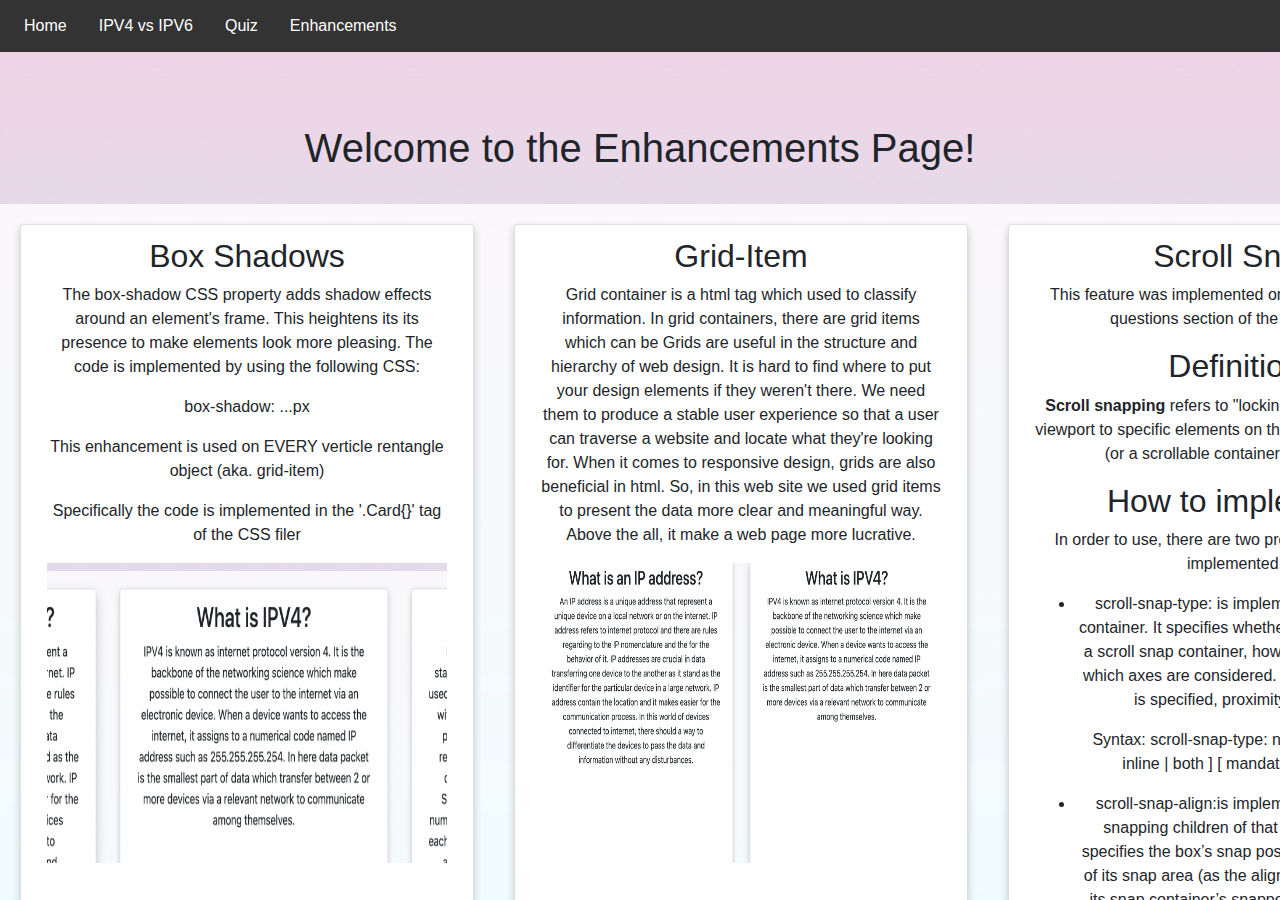
==== assign1/enhancements.html @ e13b638d "Add files via upload" ====
<!DOCTYPE html>
<html lang="en">
<head>
<link rel="stylesheet" href="https://cdn.jsdelivr.net/npm/bootstrap@4.4.1/dist/css/bootstrap.min.css">
<link rel="stylesheet" type="text/css" href="styles/style.css">

  <meta charset="utf-8">
  <meta name="description"  content="Enhancements Page">
  <meta name="keywords"     content="HTML, tags, Enhancements">
  <meta name="author"     content="Jason D'Souza">
  <title>Welcome to the Enhancements Page!</title>
</head>
<body>
  </head>
<body>

<header>
   <ul>
        <li><a href="index.html">Home</a></li>
        <li><a href="topic.html">IPV4 vs IPV6</a></li>
        <li><a href="quiz.html">Quiz</a></li>
        <li><a href="enhancements.html">Enhancements</a></li>
      </ul>
</header>
<div class="scroll-container">
  
    <br>
    <h1 class="center-aligned">Welcome to the Enhancements Page!</h1><br>

    <div class="grid-container">
      <div class="grid-item">
        <div class="card">
          <div class="container">

            <h2 id="Welcome!">Box Shadows</h2>
            <p>
              The box-shadow CSS property adds shadow effects around an element's frame. This heightens its its presence to make elements look more pleasing. The code is implemented by using the following CSS:
              </p>    
              <p>box-shadow: ...px</p> 

              <p>This enhancement is used on EVERY verticle rentangle object (aka. grid-item)</p>
              <p>Specifically the code is implemented in the '.Card{}' tag of the CSS filer</p>

            <img id="enh"src="images/shadow.png">
          </div>
        </div>
      </div>

      <div class="grid-item">
        <div class="card">
          <div class="container">
            <h2 id="Internet Protocol">Grid-Item</h2>
            <p>Grid container is a html tag which used to classify information. In grid containers, there are grid items which can be Grids are useful in the structure and hierarchy of web design. It is hard to find where to put your design elements if they weren't there. We need them to produce a stable user experience so that a user can traverse a website and locate what they're looking for. When it comes to responsive design, grids are also beneficial in html. So, in this web site we used grid items to present the data more clear and meaningful way. Above the all, it make a web page more lucrative.</p>
            <img id="enh"src="images/grid.png">
          </div>
        </div>
      </div>
      <div class="grid-item">
        <div class="card">
          <div class="container">
            <h2 id="Demo">Scroll Snap</h2>
            <p>This feature was implemented on the throughout the questions section of the <a href="quiz.html">Quiz page</a>.</p>
            <h2>Definition</h2>
  <p><strong>Scroll snapping</strong> refers to "locking" the position of the viewport to specific elements on the page as the window (or a scrollable container) is scrolled.</p>
  <h2>How to implement</h2>
  <p>In order to use, there are two properties need to be implemented.</p>
  <ul>
    <li>
      <p><span>scroll-snap-type</span>: is implemented on the scroll container. It specifies whether a scroll container is a scroll snap container, how strictly it snaps, and which axes are considered. If no strictness value is specified, proximity is assumed.</p>
      <p>Syntax: <span>scroll-snap-type: none | [ x | y | block | inline | both ] [ mandatory | proximity ]</span></p>
    </li>
    <li>
      <p><span>scroll-snap-align</span>:is implemented on all scroll-snapping children of that scroll container. It specifies the box’s snap position as an alignment of its snap area (as the alignment subject) within its snap container’s snapport (as the alignment container). The two values specify the snapping alignment in the block axis and inline axis, respectively, as determined by the snap container’s writing mode. If only one value is specified, the second value defaults to the same value.</p>
      <p>Syntax: <span>scroll-snap-align: [ none | start | end | center ]</span></p>
    </li>
  </ul>  
            <img id="enh"src="images/scroll.png">
          </div>
        </div>
      </div>
    </div>

<footer>
  <div class="grid-item">
        <div class="card">
          <div class="container">
            <h2 id="Contact">Contact me:</h2>
              <p> Contact me:
                <img id="email" src="images/email.jpg" alt="email">
                103597453@student.swin.edu.au
              </p>
          </div>
        </div>
      </div>
</footer>
</div>

</body>
</html>
---- assign1/styles/style.css ----
@import url('https://fonts.googleapis.com/css2?family=Montserrat:wght@500;800&display=swap');
body, html {
    height: 100%;
    margin: 0;
    padding: 0;
    color: black;
    font-family: 'Montserrat', sans-serif;
    scroll-behavior: smooth;
    overflow-y: hidden;
}

html {
    background-image: url("images/home.jpeg");
    background-size: cover;
    background-repeat: no-repeat;
    background-position: center;
}

body {
    margin: 0;
    font-family: -apple-system,BlinkMacSystemFont,"Segoe UI",Roboto,"Helvetica Neue",Arial,"Noto Sans",sans-serif,"Apple Color Emoji","Segoe UI Emoji","Segoe UI Symbol","Noto Color Emoji";
    font-size: 1em;
    font-weight: 400;
    line-height: 1.5;
    color: #212529;
    text-align: left;
    background-color: transparent; 
}

header {
    text-align: center;
    position: fixed;
    width: 100%;
    z-index: 1;
}

header ul {
    list-style-type: none;
    margin: 0;
    padding: 0 0.5em;
    overflow: hidden;
    background-color: #333;
  }
  
header li {
    float: left;
  }
  
header li a {
    display: block;
    color: white;
    text-align: center;
    padding: 14px 16px;
    text-decoration: none;
  }
  
header li a:hover {
    background-color: #111;
  }

  th {
    text-align: center;
  }

  section {
    scroll-snap-align: start;
    background-color:transparent;
  }

  .card {
    box-shadow: 0 4px 8px 0 rgba(0,0,0,0.2);
    transition: 0.3s;
    padding: 10px;
    height: 100%;
  }
  
  .card:hover {
    box-shadow: 0 8px 16px 0 rgba(0,0,0,0.2);
  }
  
  .container {
    padding: 2px 16px;
  }

  .grid-container {
    display: grid;
    grid-template-columns: auto auto auto;
  }
  .grid-item {
    background-color: rgba(255, 255, 255, 0.8);
    padding: 20px;
    text-align: center;
  }

.scroll-container {
    height: 100%;
    scroll-snap-type: y mandatory;
    overflow-y: scroll;
    scroll-behavior: smooth;
    transition: all 0.5s ease;
    background-color: transparent;
}

/* Style Home page */

.center-aligned {text-align: center;}

h1.center-aligned {margin-top: 100px;}

/* Style Sidebar */ 

.nav-contents {
    font-size: 1.5em;
    position: fixed;
    top: 0;
    right: -100%;
    background-color: #333;
    color: white;
    height: 100%;
    transition: all 0.5s ease;
    z-index: 1;
    padding-top: 30px;
}

#enh{
    width: 400px;
    height: 300px;
}

.nav-contents ul *{
    list-style: none;
    text-decoration: none;
    width: 15em;
}
 
.nav-contents ul li a {
    padding-left: 30px;
    line-height: 60px;
    font-weight: bold;
    color: white;
}

.nav-contents h3 {
    padding-left: 30px;
}

.nav-contents ul li:hover {
    background-color: #111;
    border-radius: 5px;;
    cursor: pointer;
}


#toggler {
    display: none;
}

#btn {
    position: fixed;
    cursor: pointer;
    top: 15px;
    right: 15px;
    z-index: 2;
}

#toggler:checked ~ .nav-contents {
    right: 0;
}

#toggler:checked ~ #start, #toggler:checked ~ .scroll-container {
    filter: blur(5px);  
}
    
/* Styles containers and all its children */
#start {
    height: 100%;
    transition: all 0.5s ease;
    font-size: 1.5em;

}


#columns {
    height: 100%;
    padding-left: 3em;
}

#left, #right {
    float: left;
    height: 100%;
    position: relative;
}
#left {
    width: 55%;
}

#right {
    width: 45%;
}

#left input {
    padding: 0.7em 1.3em;
    font-size: 0.8em;
    font-weight: bold;
    letter-spacing: 0.05em;
    border: 2px solid black;
    border-radius: 2em;
    width: 60%;
    font-family: Consolas;
}

#left h1 {;
    font-size: 2.6em;
    font-weight: 800;
    margin-top: 2em;
    margin-bottom: 0;
}

#subheading {
    margin-bottom: 2.5em;
}

#description {margin-bottom: 2em;}

#left p {
    font-size: 0.8em;
}

#left div {position: relative; margin-top: 1.3em;z-index: 0;}
#left a {
    width: 2,5em;
    text-align: center;
    font-weight: bold;
    text-decoration: none;   
    background-color: black;
    color: white;
    padding: 0.5em 2.5em;
    border-radius: 1em;
    position: absolute;
}

#start-btn {
    margin-top: 1.5em;
    position: absolute;
}

#right {background-color: var(--heading-color);}

#right div {
    padding: 9em 4em;
}   

#footer {
    position:relative;
    bottom:0;
    width:100%;
    height:10%;
    text-align: center;
}



/* Style questions section */
.question-container {
    height: 100%;
    background-color: transparent
    color: black;
}


.questions-container {
    height: 100%;
    font-size: 1.5em;
    transition: all 0.5s ease;
}

#question-box {
    height: 90%;
    padding: 0 50px;
}

#qfieldset-container {
    padding-top: 100px;
    height: 80%;
}

.questions-container fieldset {
    height: 100%;
    box-shadow: 0 8px 16px 0 rgba(0,0,0,0.2);
    border: none;
    background-color: white;
}

#question {
    font-size: 1.9em;
    top: 0;
    height: 40%;
}

#instruction {
    font-size: 0.5em;
}

#ans {
    bottom: 10px;
    height: 60%;
    text-align: center;
    padding: 10px;
}

input[type=checkbox], input[type=radio] {
    display: none;
}

.text-ans-container, .checkbox-ans-container, .radio-ans-container  {
    padding: 1.5em;
}

.select-ans-container select {
    font-size: 1.38em;
    text-align: center;
    padding: 0.3em;
    border-radius: 0.4em;
    font-weight: bold;
}

.select-ans-container option {
    font-size: 1em;
    background-color: rgba(0, 0, 0, 0.245);
    color: white;
}

.checkbox-ans-container, .radio-ans-container {
    text-align: left;
    font-size: 1.13em;
    padding: 0;
}

.mixed-ans-container input, .mixed-ans-container select {
    background-color: transparent;
    border: none;
    border-bottom: 1px solid black;
    width: 30%;
    font-size: 1.5em;
    text-align: center;
}

.sub-question {text-align: left;}

#ans input[type=text], #ans input[type=number] {
    font-size: 1.38em;
    font-family: Consolas;
    text-align: center;
    padding: 0.2em;
    border: none;
    border-bottom: 1px solid black;
    background-color: transparent;
}

span.address, p.address  {
    font-family: 'Courier New', Courier, monospace;
    font-weight: bold;
    border: 1px solid black;
    padding: 0.1em;
    border-radius: 0.25em;

}

/* Custom elements */

/* checkbox */

.custom_cb {
    height: 30px;
    width: 30px;
    border: 3px solid black;
    position: absolute;
    left: 0;
    bottom 8px;
    border-radius: 5px;
}

.checkbox-ans-container label {
    position: relative;
    padding-left: 60px;
}

.custom_cb:hover, .checkbox-ans-container p *:hover {
    cursor: pointer;
}

.custom_cb:hover {
    background-color: #ccc;
    cursor: pointer;
}

.custom_cb::after {
    content: "";
    border: solid #EE4266;
    border-width: 0 6px 6px 0;
    position: relative;
    bottom: 14px;
    left: 12px;
    transform: rotate(45deg);
    height: 30px;
    width: 12px;
    display: none;
}

.checkbox-ans-container input:checked ~ .custom_cb::after {
    display: block;
}

/* radio button */

.custom_radio {
    height: 35px;
    width: 35px;
    border: 2px solid black;
    position: absolute;
    left: 0;
    bottom: 0;
    border-radius: 50%;
}

.radio-ans-container label {
    position: relative;
    padding-left: 60px;
}

.custom_radio:hover, .radio-ans-container p *:hover {
    cursor: pointer;
}

.custom_radio:hover {
    background-color: #ccc;
    cursor: pointer;
}

.custom_radio::after {
    content: "";
    position: absolute;
    top: 5px;
    left: 5px;
    height: 25px;
    width: 25px;
    border-radius: 50%;
    display: none;
    background-color: black;
}

.radio-ans-container input:checked ~ .custom_radio {
    border: 2px dashed black;
}

.radio-ans-container input:checked ~ .custom_radio::after {
    display: block;
}

/* select box */

.select-ans-container select {
    appearance: none;
    width: 100%;
    cursor: pointer;
}

.select-ans-container {
    display: block;
    align-items: center;
    position: relative;
    margin: 1.5em;
    line-height: 1.58em;
}

.select-ans-container::after {
    content: '\25BC';
    font-size: 1em;
    position: absolute;
    top: 0;
    right: 0;
    padding: 0.45em 0.8em;
    background: black;
    color: white;
    cursor: pointer;
    pointer-events:none;
    transition:.25s all ease;
    border-radius: 0 0.4em 0.4em 0;
 }

/* Style Questions */

/* Question 1 */
#ans1 {
    width: 10em;
}

/* Question 4 */
#Q4 span {
    font-size: 0.7em;
}

/* Question 5 */
#Q5 td {
    padding: 0.5em 0 1em;
}
#ans5 {
    font-size: 1em;
    width: 50%;
    font-family: Montserrat;
}

/* Question 6 */
#Q6 select {background-color: transparent;}

/* Question 7 */

#Q7 table {
    border: 0;
    font-family: 'Courier New', Courier, monospace;
    font-weight: bold;
    letter-spacing: 0.1em;
    font-size: 1.2em;
    margin: auto;
    width: 90%;
}

#Q7 th {
    color: var(--content-color1);
    border-bottom: 1px solid black;
    
    font-family: Montserrat;
}

#Q7 textarea {
    font-size: 0.7em;
    padding-top: 0.1em;
    background-color: transparent;
    border: none;
}

#Q7 .char {
    text-align: left;
    font-size: 0.5em;
    padding: 0.5em 0 1em;
    background-color: transparent;
}

#Q7 td {
    border-bottom: 1px solid black;
}

#Q7 input[type=text] {
    width: 12em;
    border-bottom:none;
    font-size: 0.95em;
}

/* Question 8 */
#Q8 p.address {
    font-size: 1.3em;
    text-align: center;
}

#Q8 input {
    width: 60%;
}

#Q8 span {
    color: black;
    font-weight: normal;
}

/* Style Final */

fieldset.final{
    height: 80%;
}

#final #question {height: 20%;}

#colY-container, #colN-container {
    width: 49.8%;
    height: 14em;
    position: relative;
    float: left;
}

#colY, #colN {
    position: absolute;
    width: 100%;
    float: left;;
}

#colY-container{
    border: 2px solid #ccc;    
}

#colN, #colN-container {
    background-color: #ccc;
    color: white;
}

#colN-container{
    height: 14.1em;
}

#final input[type=radio] {
    display: inline-block;
    appearance: none;
	width: 30px;
	height: 30px;
	border: 2px solid #555555;
	border-radius: 50%;
	background-clip: content-box;
    padding: 3px;
    cursor: pointer;
}

.opt-container label {font-size: 2em; font-weight: bold;}

#final #colY input[type=radio]:checked {
    background-color: black;
    border: 2px dashed black;

}

#final #colN input[type=radio]:checked {
    background-color: white;
    border: 2px dashed black;

}

#conf_y,  #conf_n{
    display: none;
    margin-top: 1em;
    margin-left: 3em;
    text-align: left;
}

#opt_y:checked ~ #conf_y {
   display: block;
}

#opt_n:checked ~ #conf_n {
    display: block;
 }

 summary {cursor: pointer;}

 input[type=submit], input[type=reset] {
     font-size: 1em;
     padding: 0.2em 0.5em;
     background-color: white;
     cursor: pointer;
 }

 #conf_Y >   a {
     color: black;
 }

 #colN a {
     color: white;
 }

 #email{
    width: 30px; 
    height: 30px;
 }
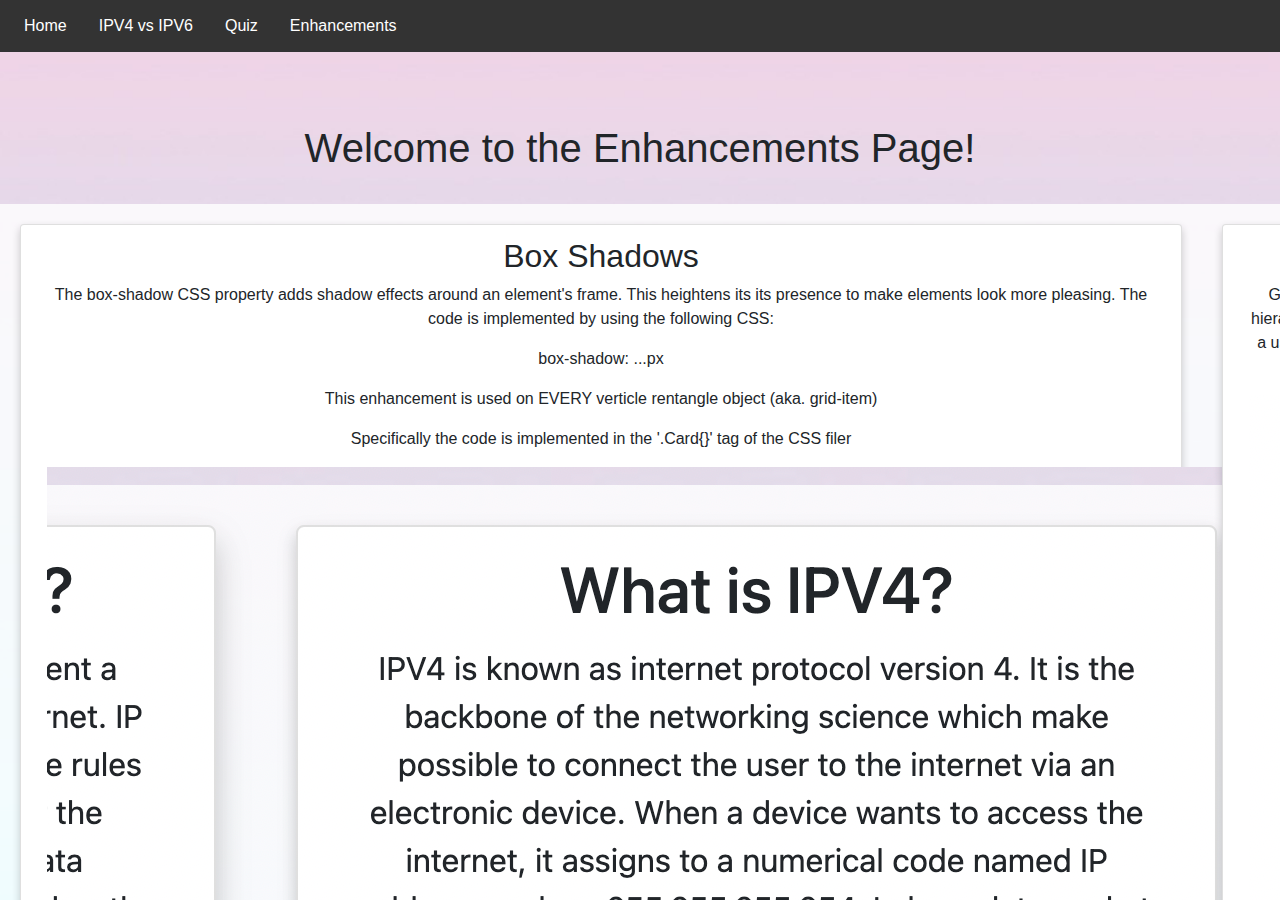
==== commit 254afc25: "Add files via upload" ====
--- a/assign1/enhancements.html
+++ b/assign1/enhancements.html
@@ -10,8 +10,6 @@
   <meta name="author"     content="Jason D'Souza">
   <title>Welcome to the Enhancements Page!</title>
 </head>
-<body>
-  </head>
 <body>
 
 <header>
@@ -41,7 +39,7 @@
               <p>This enhancement is used on EVERY verticle rentangle object (aka. grid-item)</p>
               <p>Specifically the code is implemented in the '.Card{}' tag of the CSS filer</p>
 
-            <img id="enh"src="images/shadow.png">
+            <img class="enh" src="images/shadow.png" alt="shadow.png" />
           </div>
         </div>
       </div>
@@ -49,19 +47,29 @@
       <div class="grid-item">
         <div class="card">
           <div class="container">
-            <h2 id="Internet Protocol">Grid-Item</h2>
+            <h2 id="Internet-Protocol">Grid-Item</h2>
             <p>Grid container is a html tag which used to classify information. In grid containers, there are grid items which can be Grids are useful in the structure and hierarchy of web design. It is hard to find where to put your design elements if they weren't there. We need them to produce a stable user experience so that a user can traverse a website and locate what they're looking for. When it comes to responsive design, grids are also beneficial in html. So, in this web site we used grid items to present the data more clear and meaningful way. Above the all, it make a web page more lucrative.</p>
-            <img id="enh"src="images/grid.png">
+            <img class="enh" src="images/grid.png" alt="grid.png" />
           </div>
         </div>
       </div>
+
+
       <div class="grid-item">
         <div class="card">
           <div class="container">
             <h2 id="Demo">Scroll Snap</h2>
             <p>This feature was implemented on the throughout the questions section of the <a href="quiz.html">Quiz page</a>.</p>
-            <h2>Definition</h2>
+          <h2>Sources (2)</h2>
+  <ol>
+    <li><p>CSS-Tricks: <a href="https://css-tricks.com/almanac/properties/s/scroll-snap-type" target="blank">scroll-snap-type</a>, <a href="https://css-tricks.com/almanac/properties/s/scroll-snap-align" target="blank">scroll-snap-align</a></p>
+    <li><p>W3.org <a href="https://www.w3.org/TR/css-scroll-snap-1/" target="blank">CSS Scroll Snap Module</a></p>
+  </ol>
+  <h2>Definition</h2>
+  
   <p><strong>Scroll snapping</strong> refers to "locking" the position of the viewport to specific elements on the page as the window (or a scrollable container) is scrolled.</p>
+  <p> This is part of the <a href="https://www.w3.org/TR/css-scroll-snap-1/" target="blank">CSS Scroll Snap Module</a>.</p>
+  
   <h2>How to implement</h2>
   <p>In order to use, there are two properties need to be implemented.</p>
   <ul>
@@ -73,12 +81,11 @@
       <p><span>scroll-snap-align</span>:is implemented on all scroll-snapping children of that scroll container. It specifies the box’s snap position as an alignment of its snap area (as the alignment subject) within its snap container’s snapport (as the alignment container). The two values specify the snapping alignment in the block axis and inline axis, respectively, as determined by the snap container’s writing mode. If only one value is specified, the second value defaults to the same value.</p>
       <p>Syntax: <span>scroll-snap-align: [ none | start | end | center ]</span></p>
     </li>
-  </ul>  
-            <img id="enh"src="images/scroll.png">
-          </div>
-        </div>
+      </ul>
       </div>
     </div>
+</div>
+</div>
 
 <footer>
   <div class="grid-item">
